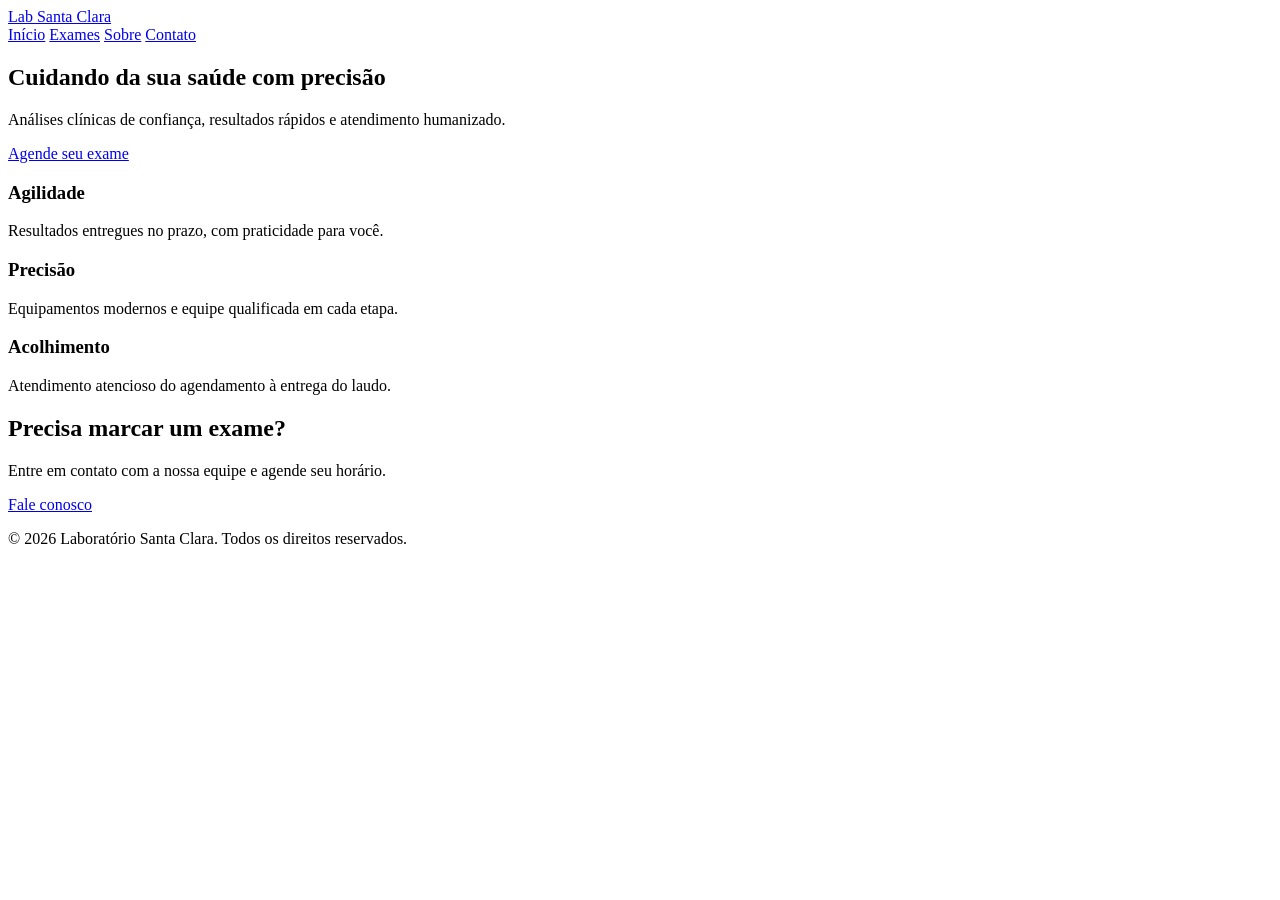
==== index.html @ 492894ea "Add initial HTML structure for the website" ====
<!DOCTYPE html>
  <html lang="pt-BR">
  <head>
  <meta charset="UTF-8">
  <meta name="viewport" content="width=device-width, initial-scale=1.0">
  <title>Laboratório Santa Clara - Análises Clínicas</title>
  <meta name="description" content="Laboratório Santa Clara: análises clínicas com qualidade, agilidade e acolhimento.">
  <link rel="stylesheet" href="css/style.css">
  </head>
  <body>
  <header class="site-header">
  <div class="container header-inner">
  <a href="index.html" class="logo">Lab Santa Clara</a>
  <nav class="nav">
  <a href="index.html">Início</a>
  <a href="servicos.html">Exames</a>
  <a href="sobre.html">Sobre</a>
  <a href="contato.html">Contato</a>
  </nav>
  </div>
  </header>

  <section class="hero">
  <div class="container">
  <h1>Cuidando da sua saúde com precisão</h1>
  <p>Análises clínicas de confiança, resultados rápidos e atendimento humanizado.</p>
  <a href="contato.html" class="btn">Agende seu exame</a>
  </div>
  </section>

  <section class="features">
  <div class="container grid">
  <div class="card">
  <h3>Agilidade</h3>
  <p>Resultados entregues no prazo, com praticidade para você.</p>
  </div>
  <div class="card">
  <h3>Precisão</h3>
  <p>Equipamentos modernos e equipe qualificada em cada etapa.</p>
  </div>
  <div class="card">
  <h3>Acolhimento</h3>
  <p>Atendimento atencioso do agendamento à entrega do laudo.</p>
</div>
</div>
</section>

<section class="cta">
<div class="container">
<h2>Precisa marcar um exame?</h2>
<p>Entre em contato com a nossa equipe e agende seu horário.</p>
<a href="contato.html" class="btn btn-outline">Fale conosco</a>
  </div>
  </section>

  <footer class="site-footer">
  <div class="container">
  <p>&copy; 2026 Laboratório Santa Clara. Todos os direitos reservados.</p>
  </div>
  </footer>
  </body>
  </html>
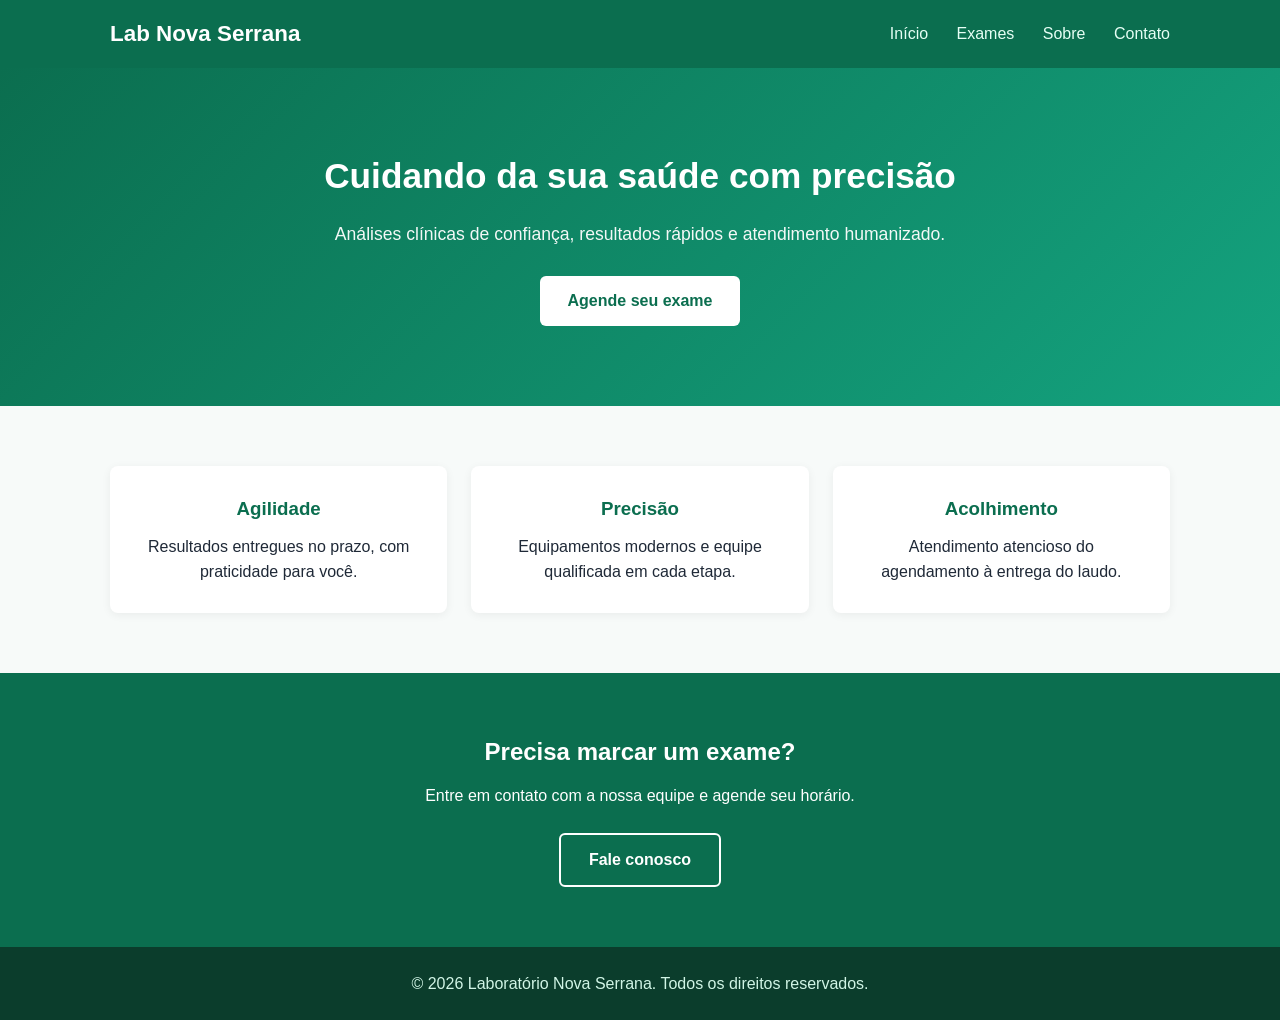
==== commit c4ce4a25: "Change laboratory name to 'Nova Serrana' Updated the laboratory name and details from 'Santa Clara' " ====
--- a/index.html
+++ b/index.html
@@ -1,46 +1,46 @@
 <!DOCTYPE html>
-  <html lang="pt-BR">
-  <head>
-  <meta charset="UTF-8">
-  <meta name="viewport" content="width=device-width, initial-scale=1.0">
-  <title>Laboratório Santa Clara - Análises Clínicas</title>
-  <meta name="description" content="Laboratório Santa Clara: análises clínicas com qualidade, agilidade e acolhimento.">
-  <link rel="stylesheet" href="css/style.css">
-  </head>
-  <body>
-  <header class="site-header">
-  <div class="container header-inner">
-  <a href="index.html" class="logo">Lab Santa Clara</a>
-  <nav class="nav">
-  <a href="index.html">Início</a>
-  <a href="servicos.html">Exames</a>
-  <a href="sobre.html">Sobre</a>
-  <a href="contato.html">Contato</a>
-  </nav>
-  </div>
-  </header>
+<html lang="pt-BR">
+<head>
+<meta charset="UTF-8">
+<meta name="viewport" content="width=device-width, initial-scale=1.0">
+<title>Laboratório Nova Serrana - Análises Clínicas</title>
+<meta name="description" content="Laboratório Nova Serrana: análises clínicas com qualidade, agilidade e acolhimento.">
+<link rel="stylesheet" href="css/style.css">
+</head>
+<body>
+<header class="site-header">
+<div class="container header-inner">
+<a href="index.html" class="logo">Lab Nova Serrana</a>
+<nav class="nav">
+<a href="index.html">Início</a>
+<a href="servicos.html">Exames</a>
+<a href="sobre.html">Sobre</a>
+<a href="contato.html">Contato</a>
+</nav>
+</div>
+</header>
 
-  <section class="hero">
-  <div class="container">
-  <h1>Cuidando da sua saúde com precisão</h1>
-  <p>Análises clínicas de confiança, resultados rápidos e atendimento humanizado.</p>
-  <a href="contato.html" class="btn">Agende seu exame</a>
-  </div>
-  </section>
+<section class="hero">
+<div class="container">
+<h1>Cuidando da sua saúde com precisão</h1>
+<p>Análises clínicas de confiança, resultados rápidos e atendimento humanizado.</p>
+<a href="contato.html" class="btn">Agende seu exame</a>
+</div>
+</section>
 
-  <section class="features">
-  <div class="container grid">
-  <div class="card">
-  <h3>Agilidade</h3>
-  <p>Resultados entregues no prazo, com praticidade para você.</p>
-  </div>
-  <div class="card">
-  <h3>Precisão</h3>
-  <p>Equipamentos modernos e equipe qualificada em cada etapa.</p>
-  </div>
-  <div class="card">
-  <h3>Acolhimento</h3>
-  <p>Atendimento atencioso do agendamento à entrega do laudo.</p>
+<section class="features">
+<div class="container grid">
+<div class="card">
+<h3>Agilidade</h3>
+<p>Resultados entregues no prazo, com praticidade para você.</p>
+</div>
+<div class="card">
+<h3>Precisão</h3>
+<p>Equipamentos modernos e equipe qualificada em cada etapa.</p>
+</div>
+<div class="card">
+<h3>Acolhimento</h3>
+<p>Atendimento atencioso do agendamento à entrega do laudo.</p>
 </div>
 </div>
 </section>
@@ -50,13 +50,13 @@
 <h2>Precisa marcar um exame?</h2>
 <p>Entre em contato com a nossa equipe e agende seu horário.</p>
 <a href="contato.html" class="btn btn-outline">Fale conosco</a>
-  </div>
-  </section>
+</div>
+</section>
 
-  <footer class="site-footer">
-  <div class="container">
-  <p>&copy; 2026 Laboratório Santa Clara. Todos os direitos reservados.</p>
-  </div>
-  </footer>
-  </body>
-  </html>
+<footer class="site-footer">
+<div class="container">
+<p>&copy; 2026 Laboratório Nova Serrana. Todos os direitos reservados.</p>
+</div>
+</footer>
+</body>
+</html>
--- a/css/style.css
+++ b/css/style.css
@@ -0,0 +1,37 @@
+* { box-sizing: border-box; margin: 0; padding: 0; }
+body { font-family: 'Segoe UI', Arial, sans-serif; color: #1f2937; line-height: 1.6; }
+.container { max-width: 1100px; margin: 0 auto; padding: 0 20px; }
+a { text-decoration: none; color: inherit; }
+
+.site-header { background: #0b6e4f; color: #fff; }
+.header-inner { display: flex; align-items: center; justify-content: space-between; padding: 16px 20px; }
+.logo { font-size: 1.4rem; font-weight: 700; }
+.nav a { margin-left: 24px; color: #e6fff5; font-weight: 500; }
+.nav a:hover { text-decoration: underline; }
+
+.hero { background: linear-gradient(135deg, #0b6e4f, #14a37f); color: #fff; padding: 80px 20px; text-align: center; }
+.hero h1 { font-size: 2.2rem; margin-bottom: 16px; }
+.hero p { font-size: 1.1rem; margin-bottom: 28px; opacity: 0.95; }
+
+.btn { display: inline-block; background: #ffffff; color: #0b6e4f; padding: 12px 28px; border-radius: 6px; font-weight: 700; }
+.btn:hover { background: #e6fff5; }
+.btn-outline { background: transparent; border: 2px solid #ffffff; color: #ffffff; }
+.btn-outline:hover { background: rgba(255,255,255,0.15); }
+
+.features { padding: 60px 20px; background: #f7faf9; }
+.grid { display: grid; grid-template-columns: repeat(auto-fit, minmax(240px, 1fr)); gap: 24px; }
+.card { background: #fff; border-radius: 8px; padding: 28px; box-shadow: 0 2px 10px rgba(0,0,0,0.06); text-align: center; }
+.card h3 { color: #0b6e4f; margin-bottom: 10px; }
+
+.cta { background: #0b6e4f; color: #fff; text-align: center; padding: 60px 20px; }
+.cta h2 { margin-bottom: 12px; }
+.cta p { margin-bottom: 24px; }
+
+.page-header { background: #0b6e4f; color: #fff; padding: 50px 20px; text-align: center; }
+.content { padding: 50px 20px; }
+.exam-list { list-style: none; }
+.exam-list li { padding: 14px 0; border-bottom: 1px solid #e5e7eb; }
+
+.contact-info p { margin-bottom: 12px; }
+
+.site-footer { background: #0b3d2c; color: #d1f5e6; text-align: center; padding: 24px 20px; }
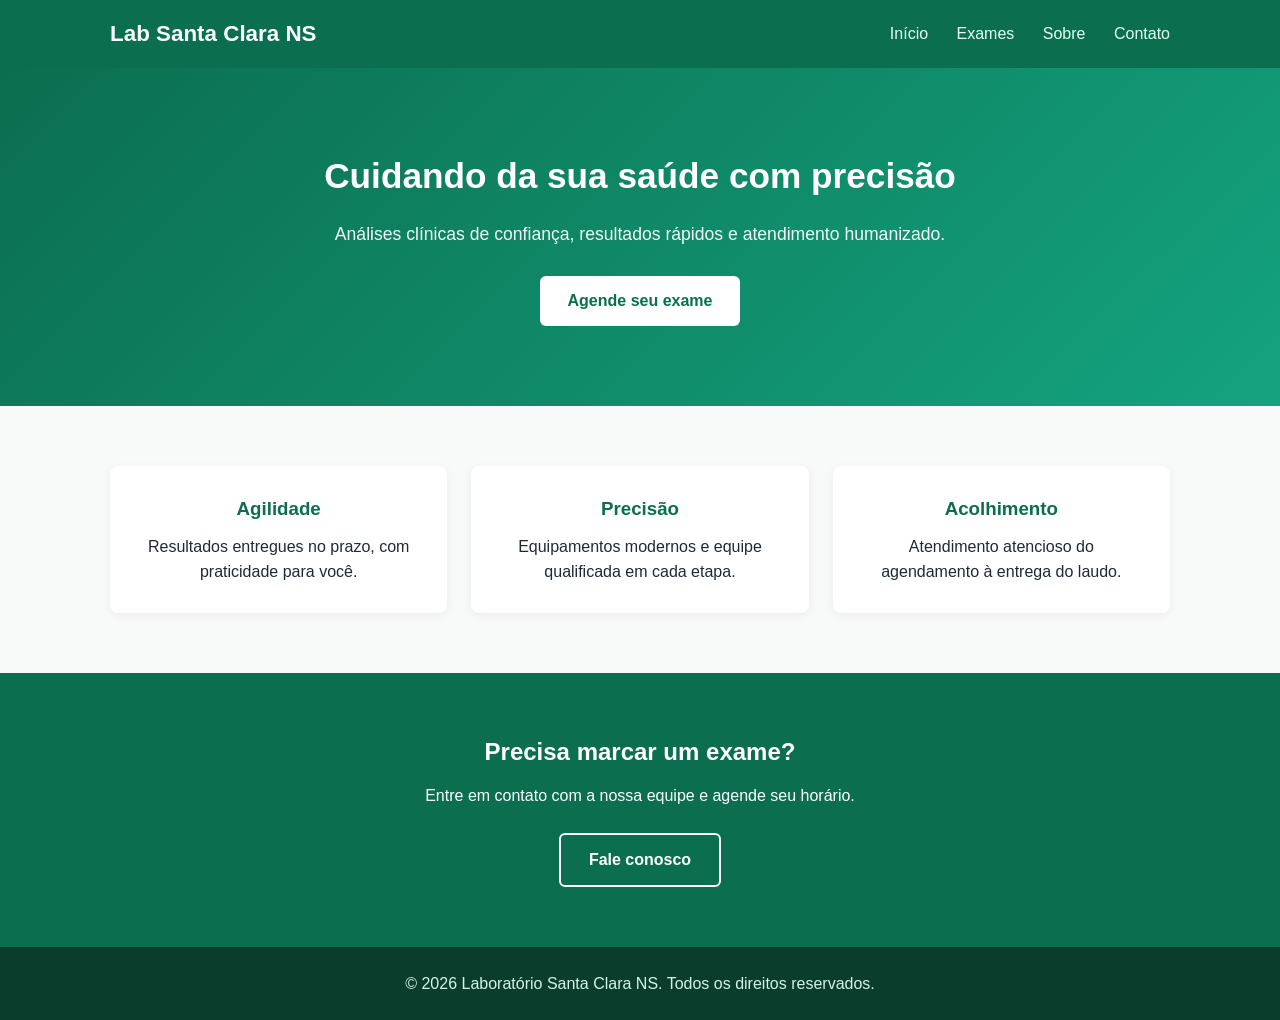
==== commit 24e6f434: "Update laboratory name from Nova Serrana to Santa Clara NS" ====
--- a/index.html
+++ b/index.html
@@ -3,14 +3,14 @@
 <head>
 <meta charset="UTF-8">
 <meta name="viewport" content="width=device-width, initial-scale=1.0">
-<title>Laboratório Nova Serrana - Análises Clínicas</title>
-<meta name="description" content="Laboratório Nova Serrana: análises clínicas com qualidade, agilidade e acolhimento.">
+<title>Laboratório Santa Clara NS - Análises Clínicas</title>
+<meta name="description" content="Laboratório Santa Clara NS: análises clínicas com qualidade, agilidade e acolhimento.">
 <link rel="stylesheet" href="css/style.css">
 </head>
 <body>
 <header class="site-header">
 <div class="container header-inner">
-<a href="index.html" class="logo">Lab Nova Serrana</a>
+<a href="index.html" class="logo">Lab Santa Clara NS</a>
 <nav class="nav">
 <a href="index.html">Início</a>
 <a href="servicos.html">Exames</a>
@@ -55,7 +55,7 @@
 
 <footer class="site-footer">
 <div class="container">
-<p>&copy; 2026 Laboratório Nova Serrana. Todos os direitos reservados.</p>
+<p>&copy; 2026 Laboratório Santa Clara NS. Todos os direitos reservados.</p>
 </div>
 </footer>
 </body>
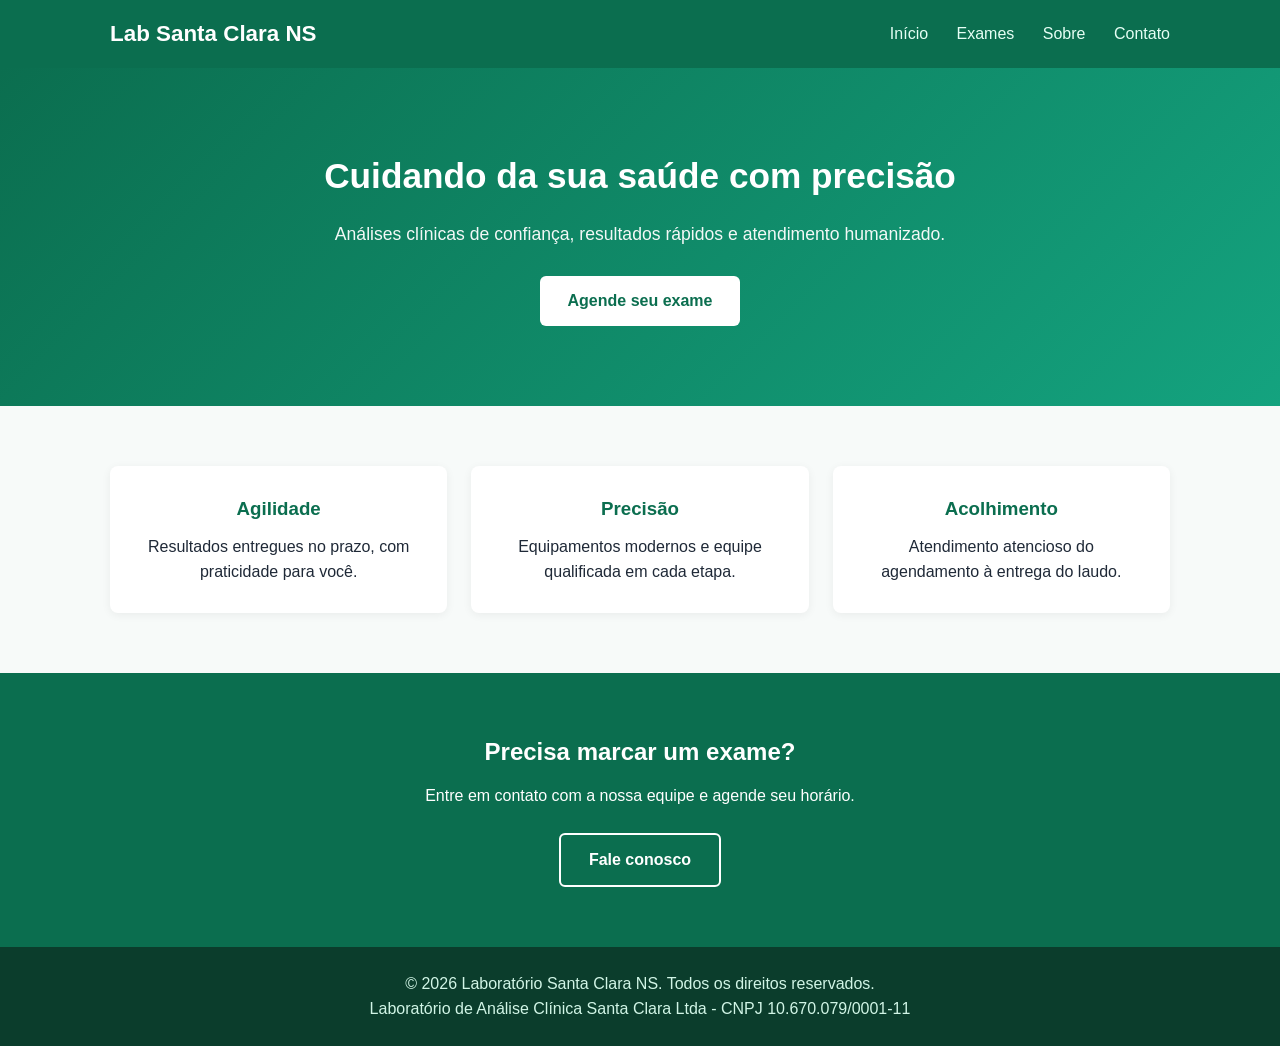
==== commit 1862ab67: "Add footer information to index.html" ====
--- a/index.html
+++ b/index.html
@@ -56,6 +56,7 @@
 <footer class="site-footer">
 <div class="container">
 <p>&copy; 2026 Laboratório Santa Clara NS. Todos os direitos reservados.</p>
+<p>Laboratório de Análise Clínica Santa Clara Ltda - CNPJ 10.670.079/0001-11</p>
 </div>
 </footer>
 </body>
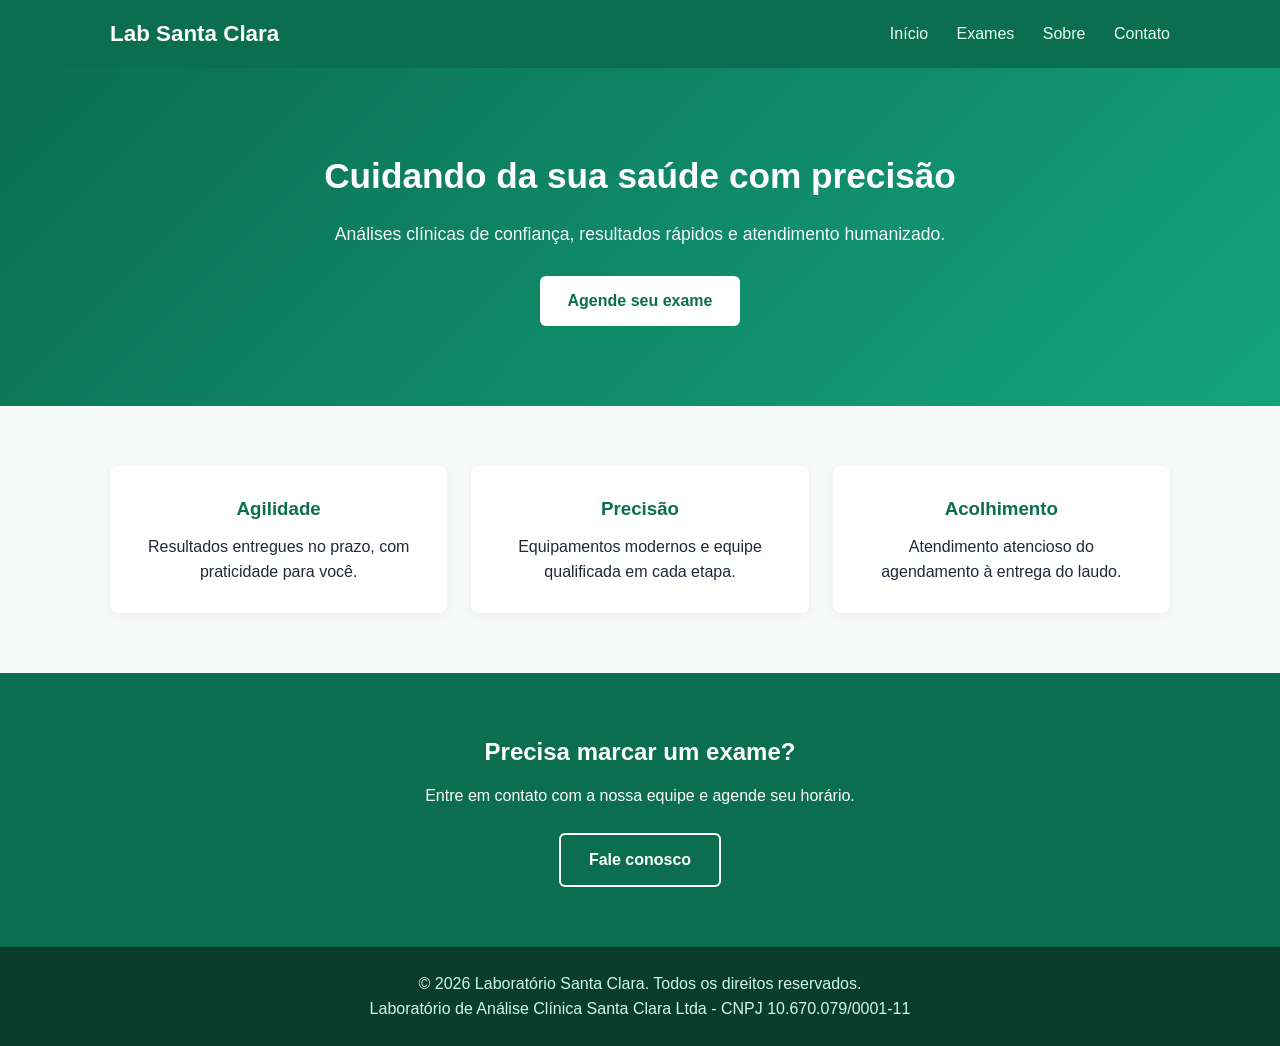
==== commit f6aecf67: "Update title and footer for index.html" ====
--- a/index.html
+++ b/index.html
@@ -3,14 +3,14 @@
 <head>
 <meta charset="UTF-8">
 <meta name="viewport" content="width=device-width, initial-scale=1.0">
-<title>Laboratório Santa Clara NS - Análises Clínicas</title>
-<meta name="description" content="Laboratório Santa Clara NS: análises clínicas com qualidade, agilidade e acolhimento.">
+<title>Laboratório Santa Clara - Análises Clínicas</title>
+<meta name="description" content="Laboratório Santa Clara: análises clínicas com qualidade, agilidade e acolhimento.">
 <link rel="stylesheet" href="css/style.css">
 </head>
 <body>
 <header class="site-header">
 <div class="container header-inner">
-<a href="index.html" class="logo">Lab Santa Clara NS</a>
+<a href="index.html" class="logo">Lab Santa Clara</a>
 <nav class="nav">
 <a href="index.html">Início</a>
 <a href="servicos.html">Exames</a>
@@ -55,7 +55,7 @@
 
 <footer class="site-footer">
 <div class="container">
-<p>&copy; 2026 Laboratório Santa Clara NS. Todos os direitos reservados.</p>
+<p>&copy; 2026 Laboratório Santa Clara. Todos os direitos reservados.</p>
 <p>Laboratório de Análise Clínica Santa Clara Ltda - CNPJ 10.670.079/0001-11</p>
 </div>
 </footer>
